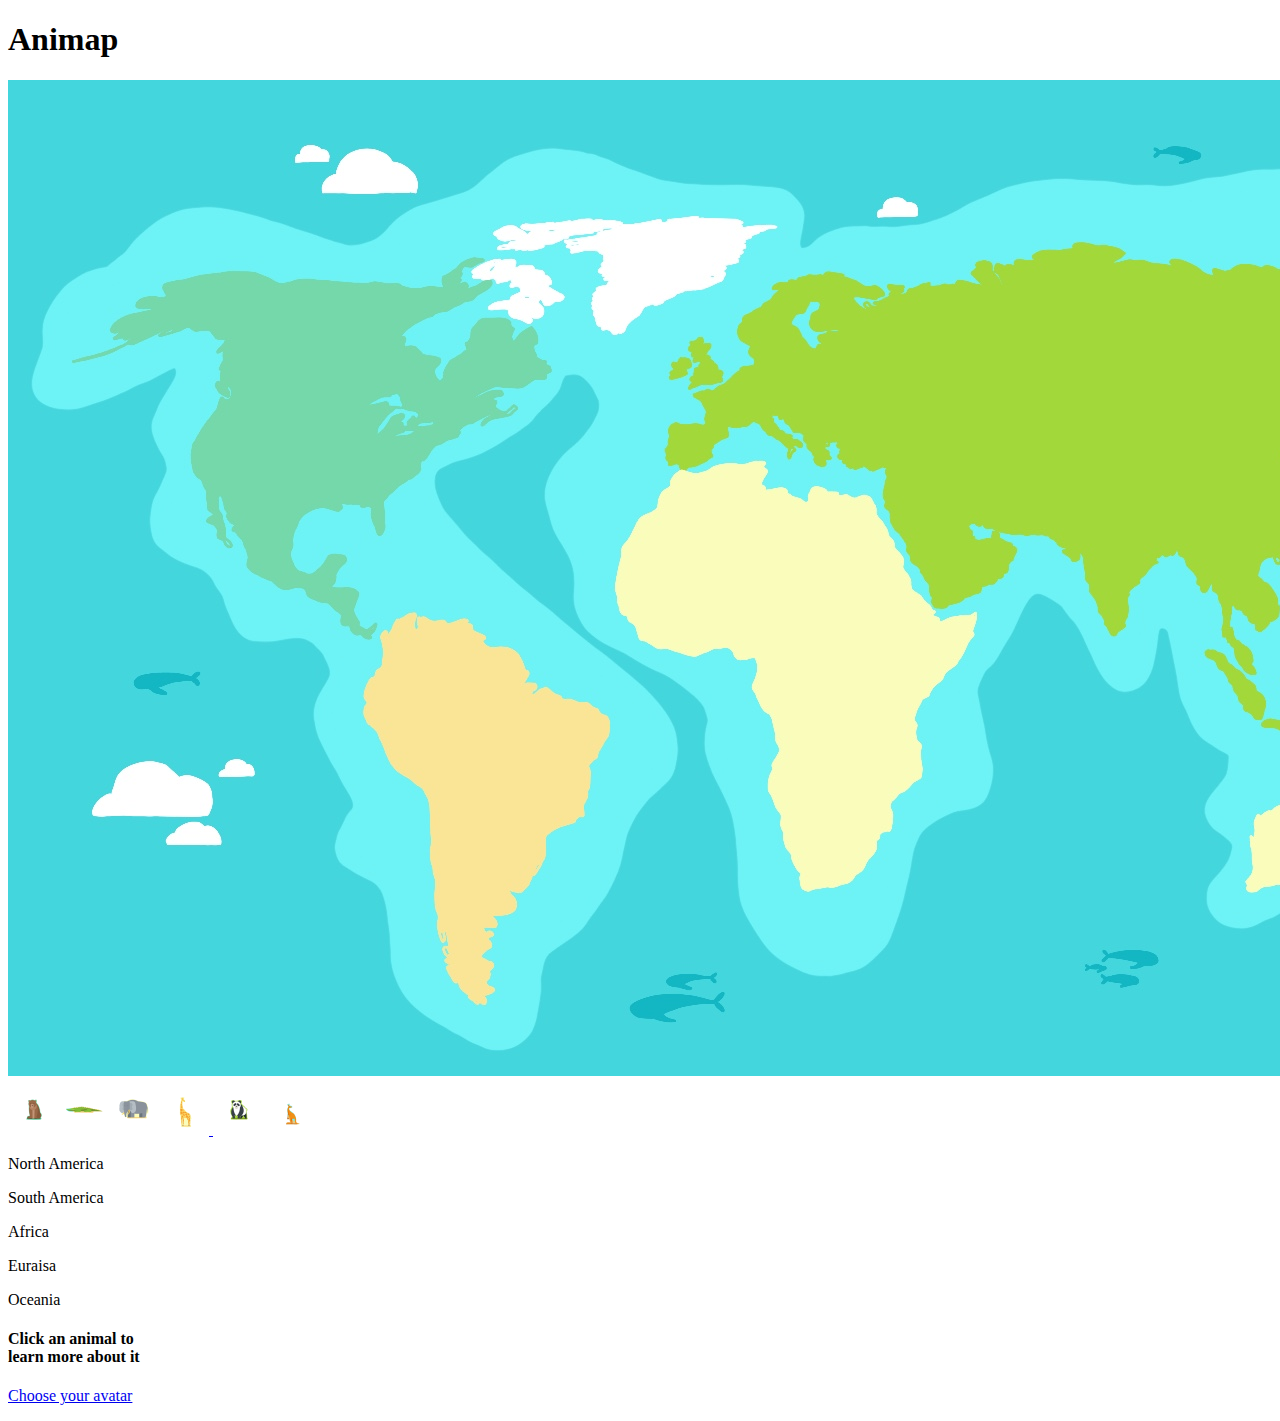
==== src/index.html @ b1cb7232 "css for name card; define variables for the chat screen in JS" ====
<!DOCTYPE html>
<html lang="en">

<head>
	<meta charset="utf-8">
	<meta http-equiv="X-UA-Compatible" content="IE=edge">
	<meta name="viewport" content="width=device-width, initial-scale=1">
	<meta name="description" content="Update your description here" />
	<!-- google font links -->
	<title>Animap</title>
	<!-- link to css -->
	<link rel="stylesheet" type="text/css" href="/css/style.css" />
</head>

<body>
	<!-- home screen -->
	<h1 class="home-title">Animap</h1>
	<main class="map-container">
		<img src="images/map.jpeg" class="map">
		<img src="images/lil-bear.png" class="lil-bear">
		<img src="images/lil-crocodile.png" class="lil-crocodile">
		<img src="images/lil-elephant.png" class="lil-elephant">
		<a href="name-card.html">
			<img src="images/lil-giraffe.png" class="lil-giraffe">
		</a>
		<img src="images/lil-panda.png" class="lil-panda">
		<img src="images/lil-kangaroo.png" class="lil-kangaroo">
		<p class="namerica">North America</p>
		<p class="samerica">South America</p>
		<p class="africa">Africa</p>
		<p class="euroasia">Euraisa</p>
		<p class="oceania">Oceania</p>
	</main>
	<h4 class="click-prompt">Click an animal to<br>learn more about it</h4>
	<a href="avatar.html">
		<p class="choose-avatar">Choose your avatar</p>
	</a>


	<!--
		This is where you should link your JS file.
	-->
	<script src="js/scripts.js"></script>
</body>

</html>
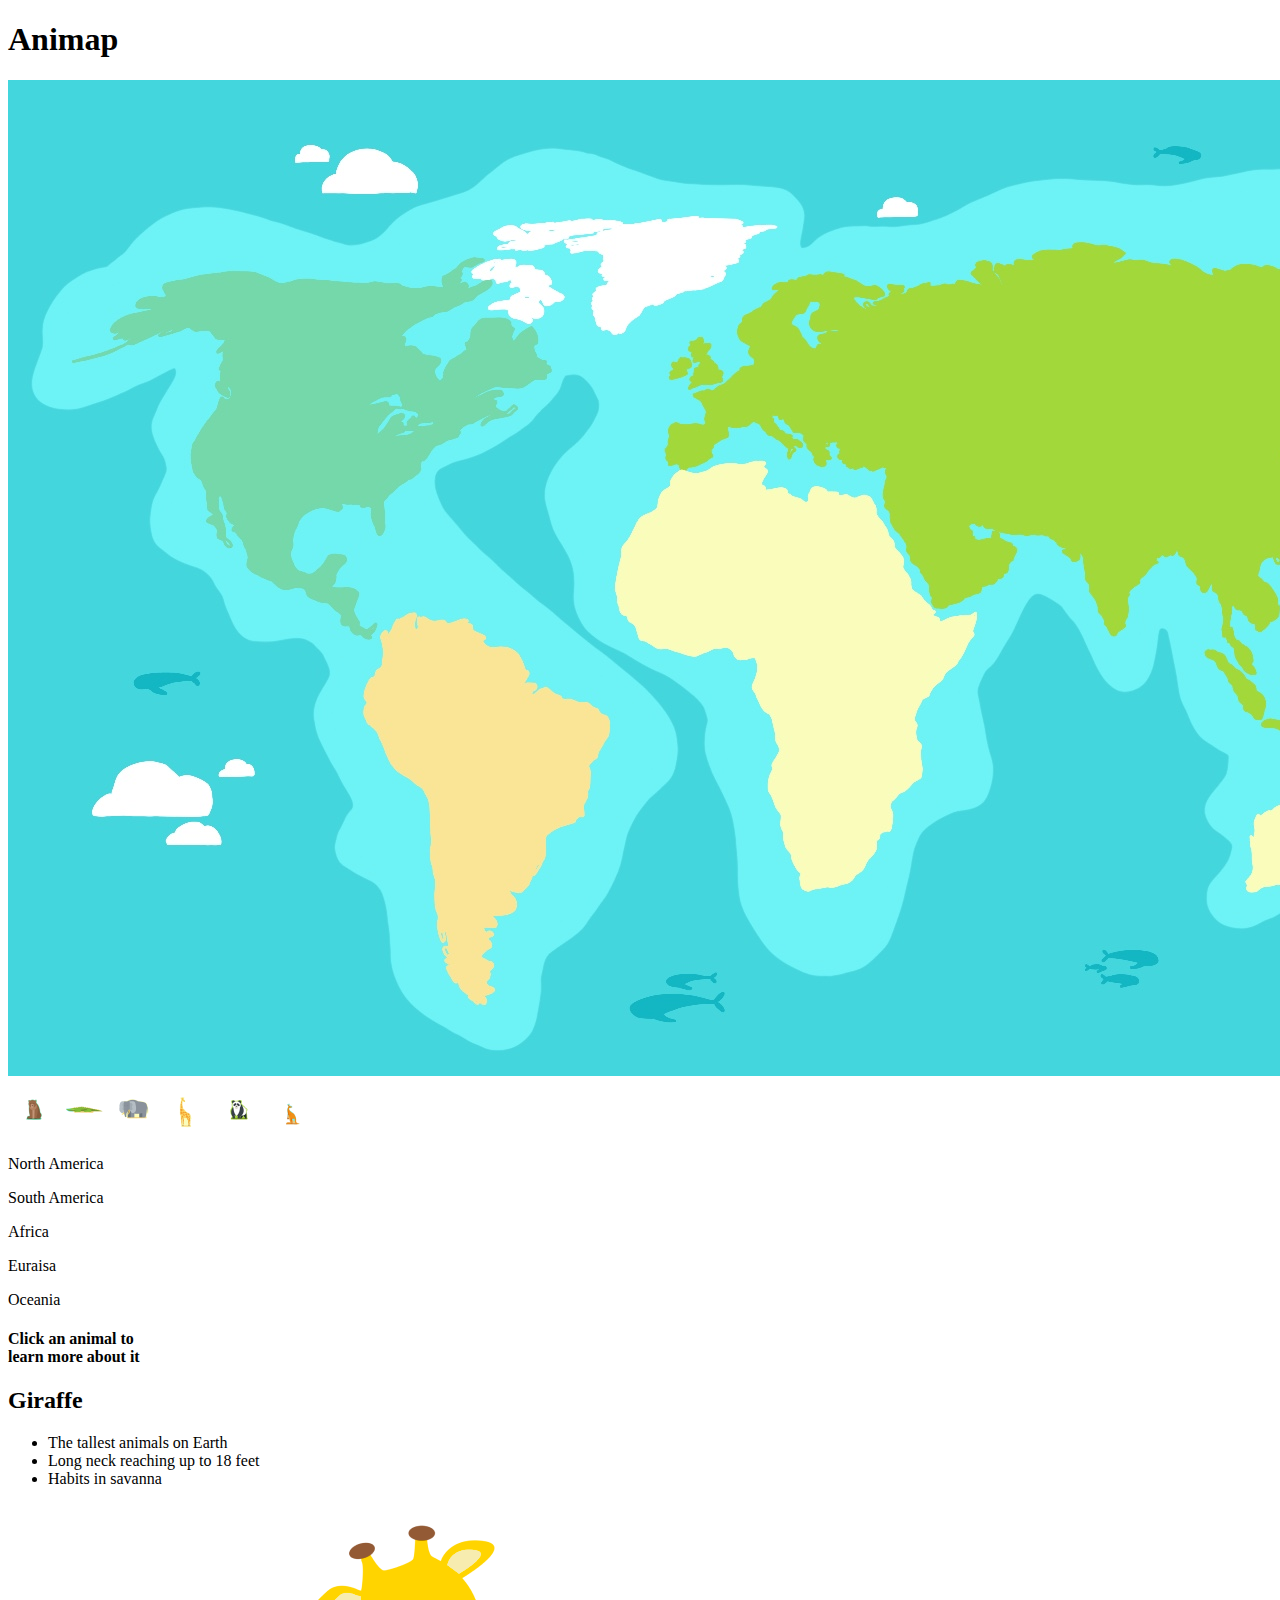
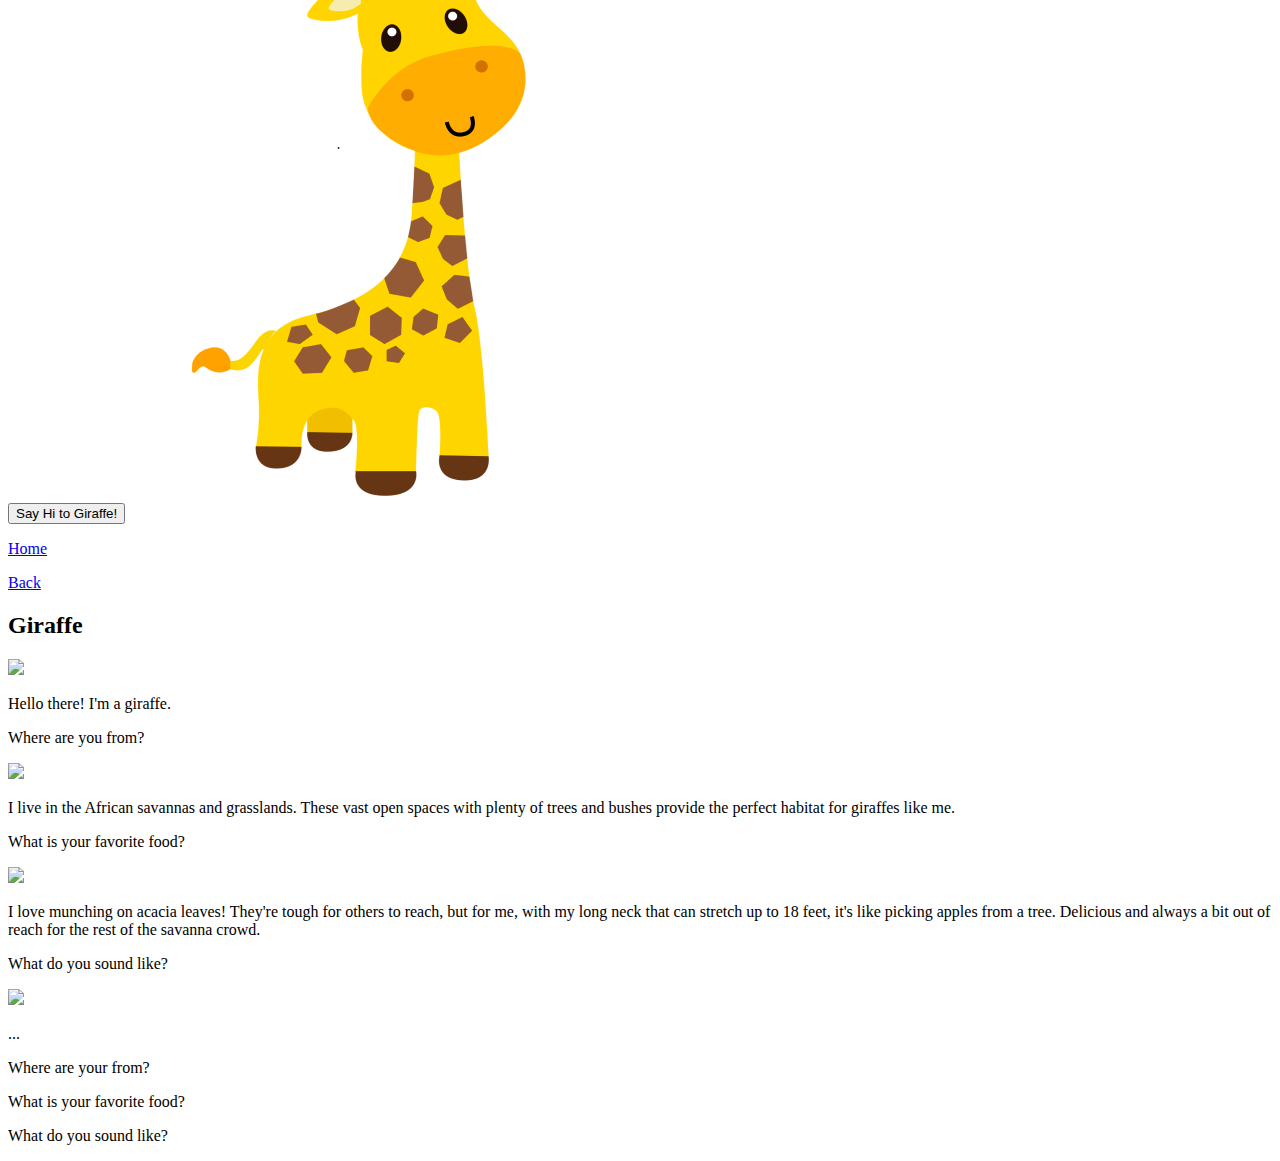
==== commit 8953c653: "jscript" ====
--- a/src/index.html
+++ b/src/index.html
@@ -18,11 +18,9 @@
 	<main class="map-container">
 		<img src="images/map.jpeg" class="map">
 		<img src="images/lil-bear.png" class="lil-bear">
-		<img src="images/lil-crocodile.png" class="lil-crocodile">
+		<img src="images/lil-crocodile.png" class="lil-alligator">
 		<img src="images/lil-elephant.png" class="lil-elephant">
-		<a href="name-card.html">
-			<img src="images/lil-giraffe.png" class="lil-giraffe">
-		</a>
+		<img src="images/lil-giraffe.png" class="lil-giraffe">
 		<img src="images/lil-panda.png" class="lil-panda">
 		<img src="images/lil-kangaroo.png" class="lil-kangaroo">
 		<p class="namerica">North America</p>
@@ -32,10 +30,74 @@
 		<p class="oceania">Oceania</p>
 	</main>
 	<h4 class="click-prompt">Click an animal to<br>learn more about it</h4>
-	<a href="avatar.html">
-		<p class="choose-avatar">Choose your avatar</p>
+
+	<!-- <img src="images/kids.png" alt="kids" class="kids"> -->
+
+	<!-- name card section -->
+
+	<!-- name card -->
+	<section class="name-card-container">
+		<h2 class="name">Giraffe</h2>
+		<ul class="facts">
+			<li>The tallest animals on Earth</li>
+			<li>Long neck reaching up to 18 feet</li>
+			<li>Habits in savanna</li>
+		</ul>
+	</section>
+
+	<!-- say hi button -->
+	<button class="say-hi-button">Say Hi to Giraffe!</button>
+
+	<!-- animal cartoon picture -->
+	<img src="images/giraffe-cartoon.png" class="animal-img">
+
+	<!-- home button -->
+	<a href="index.html">
+		<p class="home-button">Home</p>
 	</a>
 
+	<!-- chat screen -->
+	<section class="header">
+		<a href="index.html">
+			<p class="back-buttom">Back</p>
+		</a>
+		<h2 class="animal-name">Giraffe</h2>
+	</section>
+	<section class="chat-room-container">
+		<section class="chat-container">
+			<section class="animal-talk">
+				<section class="avatar-message">
+					<img src="/images/giraffe-avatar.png" class="ani-profile1">
+					<p class="hello">Hello there! I'm a giraffe.</p>
+				</section>
+				<p class="user-where">Where are you from?</p>
+				<img src="/images/giraffe-avatar.png" class="ani-profile2">
+				<p class="answer-where">I live in the African savannas and grasslands. These vast open spaces with plenty
+					of
+					trees and bushes
+					provide the perfect habitat for giraffes like me.</p>
+				<p class="question-food">What is your favorite food?</p>
+				<img src="/images/giraffe-avatar.png" class="ani-profile3">
+				<p class="answer-food">I love munching on acacia leaves! They're tough for others to reach, but for me,
+					with
+					my
+					long neck that
+					can
+					stretch up to 18 feet, it's like picking apples from a tree. Delicious and always a bit out of reach
+					for
+					the
+					rest of the savanna crowd.</p>
+				<p class="question-sound">What do you sound like?</p>
+				<img src="/images/giraffe-avatar.png" class="ani-profile4">
+				<p class="answer-sound">...</p>
+			</section>
+			<section class="user-selection-chat">
+				<p class="prompt-where">Where are your from?</p>
+				<p class="prompt-food">What is your favorite food?</p>
+				<p class="prompt-sound">What do you sound like?</p>
+			</section>
+		</section>
+	</section>
 
 	<!--
 		This is where you should link your JS file.
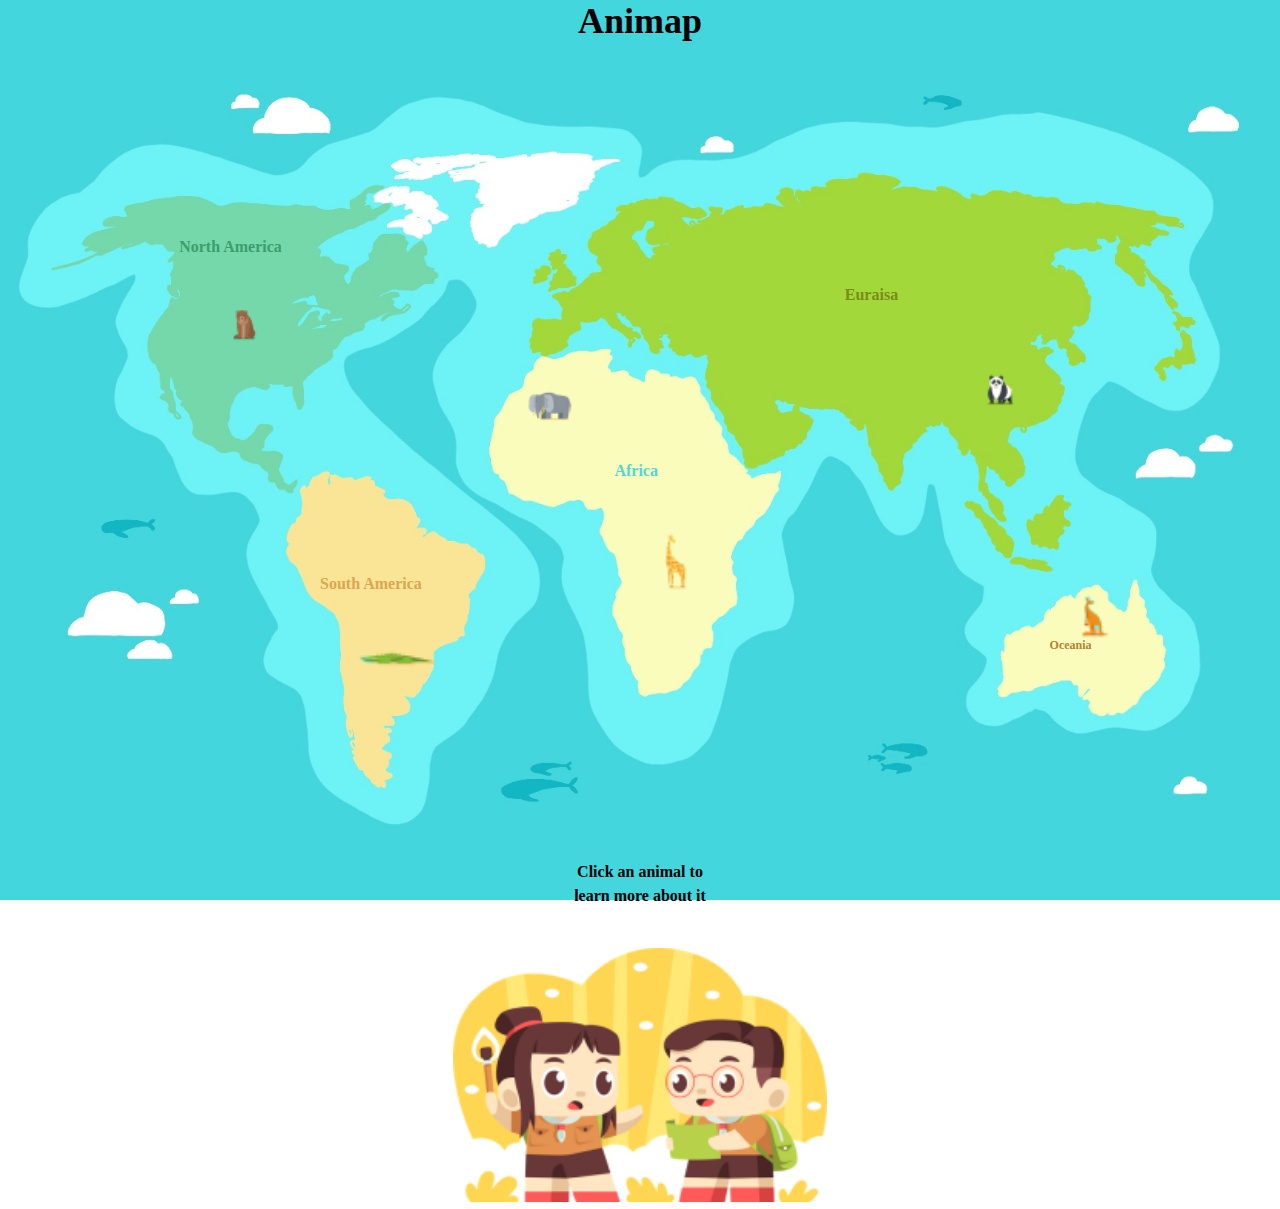
==== commit da59cc19: "final_version_before_css_debugging" ====
--- a/src/index.html
+++ b/src/index.html
@@ -9,95 +9,86 @@
 	<!-- google font links -->
 	<title>Animap</title>
 	<!-- link to css -->
-	<link rel="stylesheet" type="text/css" href="/css/style.css" />
+	<link rel="stylesheet" type="text/css" href="./css/style.css" />
+	<link rel="stylesheet" href="./css/initialize.css">
+	<link rel="stylesheet" href="./css/home.css">
 </head>
 
 <body>
-	<!-- home screen -->
-	<h1 class="home-title">Animap</h1>
-	<main class="map-container">
-		<img src="images/map.jpeg" class="map">
-		<img src="images/lil-bear.png" class="lil-bear">
-		<img src="images/lil-crocodile.png" class="lil-alligator">
-		<img src="images/lil-elephant.png" class="lil-elephant">
-		<img src="images/lil-giraffe.png" class="lil-giraffe">
-		<img src="images/lil-panda.png" class="lil-panda">
-		<img src="images/lil-kangaroo.png" class="lil-kangaroo">
-		<p class="namerica">North America</p>
-		<p class="samerica">South America</p>
-		<p class="africa">Africa</p>
-		<p class="euroasia">Euraisa</p>
-		<p class="oceania">Oceania</p>
-	</main>
-	<h4 class="click-prompt">Click an animal to<br>learn more about it</h4>
+	<article class="home-content bc" id="section1">
+		<div class="home-main">
+			<!-- home screen -->
+			<h1 class="home-title">Animap</h1>
+			<div class="map-container">
+				<img src="images/map.jpeg" class="map">
+				<img src="images/lil-bear.png" class="lil-bear des_action" data-animal="bear">
+				<img src="images/lil-crocodile.png" class="lil-alligator des_action" data-animal="alligator">
+				<img src="images/lil-elephant.png" class="lil-elephant des_action" data-animal="elephant">
+				<img src="images/lil-giraffe.png" class="lil-giraffe des_action" data-animal="giraffe">
+				<img src="images/lil-panda.png" class="lil-panda des_action" data-animal="panda">
+				<img src="images/lil-kangaroo.png" class="lil-kangaroo des_action" data-animal="kangaroo">
+				<p class="namerica">North America</p>
+				<p class="samerica">South America</p>
+				<p class="africa">Africa</p>
+				<p class="euroasia">Euraisa</p>
+				<p class="oceania">Oceania</p>
+			</div>
+			<div class="click-prompt_content">
+				<h4 class="click-prompt">Click an animal to<br>learn more about it</h4>
+			</div>
 
-	<!-- <img src="images/kids.png" alt="kids" class="kids"> -->
+			<div class="kids-content">
+				<img src="images/kids.png" alt="kids" class="kids">
+			</div>
+		</div>
+	</article>
+
 
 	<!-- name card section -->
+	<article class="name-card hide bc" id="section2">
+		<!-- home button -->
+		<header class="name-header">
+			<span class="home-button" id="home_btn">Home</span>
+		</header>
+		<!-- name card -->
+		<section class="name-card-container ">
+			<h2 class="name">Giraffe</h2>
+			<ul class="facts">
+				<li>The tallest animals on Earth</li>
+				<li>Long neck reaching up to 18 feet</li>
+				<li>Habits in savanna</li>
+			</ul>
+		</section>
+		<div class="say-hi-content">
+			<!-- say hi button -->
+			<button type="button" class="say-hi-button" id="say_hi_btn">Say Hi to Giraffe!</button>
 
-	<!-- name card -->
-	<section class="name-card-container">
-		<h2 class="name">Giraffe</h2>
-		<ul class="facts">
-			<li>The tallest animals on Earth</li>
-			<li>Long neck reaching up to 18 feet</li>
-			<li>Habits in savanna</li>
-		</ul>
-	</section>
+			<!-- animal cartoon picture -->
+			<img src="images/giraffe-cartoon.png" class="animal-img" id="animal-img">
+		</div>
 
-	<!-- say hi button -->
-	<button class="say-hi-button">Say Hi to Giraffe!</button>
 
-	<!-- animal cartoon picture -->
-	<img src="images/giraffe-cartoon.png" class="animal-img">
-
-	<!-- home button -->
-	<a href="index.html">
-		<p class="home-button">Home</p>
-	</a>
+	</article>
 
 	<!-- chat screen -->
-	<section class="header">
-		<a href="index.html">
-			<p class="back-buttom">Back</p>
-		</a>
-		<h2 class="animal-name">Giraffe</h2>
-	</section>
-	<section class="chat-room-container">
-		<section class="chat-container">
-			<section class="animal-talk">
-				<section class="avatar-message">
-					<img src="/images/giraffe-avatar.png" class="ani-profile1">
-					<p class="hello">Hello there! I'm a giraffe.</p>
+	<article class="chat-content hide" id="section3">
+		<header class="bc name-header">
+			<span class="home-button" id="myButton">Back</span>
+		</header>
+		<div class="chat-list">
+			<section class="chat-container">
+				<section class="animal-talk">
 				</section>
-				<p class="user-where">Where are you from?</p>
-				<img src="/images/giraffe-avatar.png" class="ani-profile2">
-				<p class="answer-where">I live in the African savannas and grasslands. These vast open spaces with plenty
-					of
-					trees and bushes
-					provide the perfect habitat for giraffes like me.</p>
-				<p class="question-food">What is your favorite food?</p>
-				<img src="/images/giraffe-avatar.png" class="ani-profile3">
-				<p class="answer-food">I love munching on acacia leaves! They're tough for others to reach, but for me,
-					with
-					my
-					long neck that
-					can
-					stretch up to 18 feet, it's like picking apples from a tree. Delicious and always a bit out of reach
-					for
-					the
-					rest of the savanna crowd.</p>
-				<p class="question-sound">What do you sound like?</p>
-				<img src="/images/giraffe-avatar.png" class="ani-profile4">
-				<p class="answer-sound">...</p>
 			</section>
+		</div>
+		<footer class="default-list">
 			<section class="user-selection-chat">
-				<p class="prompt-where">Where are your from?</p>
-				<p class="prompt-food">What is your favorite food?</p>
-				<p class="prompt-sound">What do you sound like?</p>
+				<p class="prompt-where questionAction" data-type="where">Where are your from?</p>
+				<p class="prompt-food questionAction" data-type="food">What is your favorite food?</p>
+				<p class="prompt-sound questionAction" data-type="sound">What do you sound like?</p>
 			</section>
-		</section>
-	</section>
+		</footer>
+	</article>
 
 	<!--
 		This is where you should link your JS file.
--- a/src/css/style.css
+++ b/src/css/style.css
@@ -0,0 +1,575 @@
+/*
+CSS controls the styling of the page.
+You can write a color in directly, or use variables.
+Try changing the color from blue to red in the
+primary color variable below.
+*/
+
+body {}
+
+.bc {
+	background-color: #43D6DD;
+}
+
+/* landing page */
+.home-title {
+	color: black;
+	text-align: center;
+	font-size: 36px;
+	font-style: normal;
+	font-weight: 800;
+	line-height: normal;
+	margin: 0 auto;
+}
+
+.map-container {
+	position: relative;
+	width: fit-content;
+	height: fit-content;
+}
+
+.map {
+	width: 100%;
+	display: block;
+}
+
+.lil-bear {
+	position: absolute;
+	top: 25%;
+	left: 12%;
+	display: block;
+}
+
+.lil-alligator {
+	position: absolute;
+	top: 62%;
+	left: 26%;
+	display: block;
+}
+
+.lil-elephant {
+	position: absolute;
+	top: 34%;
+	left: 38%;
+	display: block;
+}
+
+.lil-giraffe {
+	position: absolute;
+	top: 54%;
+	left: 48%;
+	display: block;
+}
+
+.lil-panda {
+	position: absolute;
+	top: 30%;
+	left: 71%;
+	display: block;
+}
+
+.lil-kangaroo {
+	position: absolute;
+	top: 60%;
+	left: 80%;
+	display: block;
+}
+
+.namerica {
+	position: absolute;
+	font-size: .75rem;
+	top: 24%;
+	left: 14%;
+	white-space: nowrap;
+	display: block;
+	color: #3c9e6d;
+	font-weight: bold;
+}
+
+.samerica {
+	position: absolute;
+	font-size: .75rem;
+	top: 61%;
+	left: 20%;
+	display: block;
+	color: #dda652;
+	font-weight: bold;
+}
+
+.africa {
+	position: absolute;
+	font-size: .75rem;
+	top: 52%;
+	left: 48%;
+	display: block;
+	color: #4fd8da;
+	font-weight: bold;
+}
+
+.euroasia {
+	position: absolute;
+	font-size: .75rem;
+	top: 26%;
+	left: 60%;
+	display: block;
+	color: #7a8d17;
+	font-weight: bold;
+}
+
+.oceania {
+	position: absolute;
+	font-size: .75rem;
+	top: 74%;
+	left: 80%;
+	display: block;
+	color: #b97f37;
+	font-weight: bold;
+}
+
+.click-prompt_content {
+	margin-top: 15px;
+}
+
+.click-prompt {
+	text-align: center;
+}
+
+.kids {
+	width: 100%;
+	height: 100%;
+	object-fit: contain;
+}
+
+/* name card page */
+
+.home-button {
+	color: black;
+	padding: 12px 24px;
+	margin: 15px;
+	background-color: #FFD700;
+	border: none;
+	position: relative;
+	border-radius: 15px;
+	width: fit-content;
+}
+
+.name-card-container {
+	background-color: white;
+	border-radius: 15px;
+	height: 240px;
+	width: 95%;
+	margin: 0 auto 8px;
+}
+
+.hide {
+	display: none;
+}
+
+.show {
+	display: block;
+}
+
+.name {
+	padding: 8px 24px 0;
+}
+
+.facts {
+	line-height: 36px;
+	padding: 0 24px;
+}
+
+.animal-img {
+	width: 80%;
+	padding-left: 80px;
+	margin-top: -125px;
+}
+
+.say-hi-button {
+	padding: 15px 25px;
+	text-decoration: none;
+	margin-top: 20px;
+	margin-left: 20px;
+	background-color: #FFD700;
+	color: black;
+	width: fit-content;
+	position: relative;
+	border-radius: 15px;
+}
+
+.say-hi-button::before {
+	content: '';
+	position: absolute;
+}
+
+/* chat screen page */
+
+.back-buttom {
+	padding: 15px 25px;
+	margin-top: 20px;
+	margin-left: 20px;
+	background-color: #FFD700;
+	border: none;
+	color: black;
+	position: relative;
+	border-radius: 15px;
+	width: fit-content;
+
+}
+
+.user-selection-chat {
+	display: flex;
+	flex-direction: column;
+	justify-content: space-between;
+	height: 100px;
+	text-align: center;
+	align-items: stretch;
+	margin: 12px;
+}
+
+.user-selection-chat p {
+	margin: 12px 0;
+}
+
+.animal-name {
+	padding-top: 10px;
+	padding-left: 40px;
+	text-align: center;
+}
+
+.header {
+	display: flex;
+	flex-direction: row;
+}
+
+.chat-container {
+	background-color: white;
+	padding-left: 10px;
+	padding-top: 10px;
+}
+
+.avatar-message {
+	display: flex;
+	align-items: center;
+	flex-flow: row nowrap;
+	justify-content: flex-start;
+	width: 90%;
+}
+
+.ani-profile1 {
+	align-self: center;
+	width: 45px;
+	height: 45px;
+}
+
+.hello {
+	background-color: #343A40;
+	color: white;
+	padding: 10px;
+	width: fit-content;
+	margin-left: 10px;
+	border-radius: 10px;
+	position: relative;
+}
+
+.hello::before {
+	content: "";
+	position: absolute;
+	top: 50%;
+	left: -8px;
+	width: 0;
+	height: 0;
+	border-top: 10px solid transparent;
+	border-right: 10px solid #343A40;
+	border-bottom: 10px solid transparent;
+	transform: translateY(-50%);
+}
+
+
+.user-where {
+	background-color: #343A40;
+	color: white;
+	padding: 10px;
+	width: fit-content;
+	border-radius: 10px;
+	margin: 15px 10px 15px auto;
+	position: relative;
+}
+
+.user-where::before {
+	content: "";
+	position: absolute;
+	top: 50%;
+	right: -8px;
+	width: 0;
+	height: 0;
+	border-top: 10px solid transparent;
+	border-left: 10px solid #343A40;
+	border-bottom: 10px solid transparent;
+	transform: translateY(-50%);
+}
+
+.prompt-where {
+	padding: 15px 25px;
+	background-color: #FFD700;
+	border-radius: 5px;
+	position: relative;
+}
+
+.prompt-food {
+	padding: 15px 25px;
+	background-color: #FFD700;
+	border-radius: 5px;
+	position: relative;
+}
+
+.prompt-sound {
+	padding: 15px 25px;
+	background-color: #FFD700;
+	border-radius: 5px;
+	position: relative;
+}
+
+
+/*
+CSS doesn't allow variables to be used in media
+queries just yet, but you can use these values
+to help you out.
+
+	--size-xs: 320px;
+	--size-sm: 480px;
+	--size-md: 768px;
+	--size-lg: 1024px;
+	--size-xl: 1200px;
+*/
+
+h1 {
+	color: var(--color-primary);
+}
+
+/* Reset default styles */
+* {
+	margin: 0;
+	padding: 0;
+	border: 0;
+	outline: 0;
+	font-size: 100%;
+	vertical-align: baseline;
+	background: transparent;
+}
+
+html {
+	font-size: 16px;
+	height: 100%;
+}
+
+body {
+	font-size: 1em;
+	line-height: 1.5;
+	height: 100%;
+}
+
+h1 {
+	font-size: 2em;
+}
+
+p {
+	font-size: 1em;
+}
+
+a {
+	font-size: 0.8em;
+}
+
+ol,
+ul {
+	list-style: none;
+}
+
+blockquote,
+q {
+	quotes: none;
+}
+
+blockquote::before,
+blockquote::after,
+q::before,
+q::after {
+	content: "";
+	content: none;
+}
+
+table {
+	border-collapse: collapse;
+	border-spacing: 0;
+}
+
+.home-main {
+	width: 100%;
+	height: 100vh;
+	background-color: #43d6dd;
+}
+
+.kids-content {
+	width: 80%;
+	height: 254px;
+	margin: 40px auto 0;
+}
+
+.name-card {
+	width: 100%;
+	height: 100vh;
+	overflow: hidden;
+}
+
+.name-header {
+	height: 62px;
+	line-height: 62px;
+}
+
+.say-hi-content {
+	margin-top: -82px;
+}
+
+.chat-list {
+	min-height: 30vh;
+	height: calc(100vh - 245px - 62px);
+	overflow: hidden auto;
+}
+
+.default-list {
+	position: fixed;
+	width: 100%;
+	bottom: 2%;
+	height: 245px
+}
+
+.kangaroo {
+	margin-top: -44px;
+	padding-left: 70px;
+}
+
+.panda {
+	padding-left: 130px;
+	margin-top: -124px;
+}
+
+.elephant {
+	padding-left: 70px;
+	margin-top: -16px;
+}
+
+.alligator {
+	padding-left: 70px;
+	margin-top: -94px;
+}
+
+.bear {
+	padding-left: 80px;
+	margin-top: -150px;
+}
+
+
+/* This uses the same value as --size-xs. */
+
+/* put media queries code for iPad down here */
+@media screen and (width >=320px) {
+	.content-container {
+		margin: 0 auto;
+		max-width: 768px;
+	}
+
+	.lil-kangaroo {
+		top: 66%;
+		left: 82%;
+	}
+
+	.lil-panda {
+		top: 38%;
+		left: 75%;
+	}
+
+	.lil-giraffe {
+		top: 58%;
+		left: 50%;
+	}
+
+	.lil-elephant {
+		top: 40%;
+		left: 40%;
+	}
+
+	.lil-alligator {
+		top: 70%;
+		left: 28%;
+	}
+
+	.lil-bear {
+		top: 30%;
+		left: 16%;
+	}
+
+	.oceania {
+		left: 82%;
+	}
+
+	.euroasia {
+		top: 30%;
+		left: 66%;
+	}
+
+	.samerica {
+		top: 66%;
+		left: 25%;
+	}
+}
+
+@media screen and (width >=1024px) {
+
+	.say-hi-button {
+		margin-left: 40px;
+	}
+
+	.bear {
+		margin-top: -305px;
+	}
+
+	.namerica {
+		font-size: 1rem;
+	}
+
+	.samerica {
+		font-size: 1rem;
+	}
+
+	.africa {
+		font-size: 1rem;
+	}
+
+	.euroasia {
+		font-size: 1rem;
+	}
+
+	.lil-kangaroo {
+		width: 80px;
+	}
+
+	.lil-panda {
+		width: 80px;
+	}
+
+	.lil-giraffe {
+		width: 80px;
+	}
+
+	.lil-elephant {
+		width: 80px;
+	}
+
+	.lil-alligator {
+		width: 80px;
+	}
+
+	.lil-bear {
+		width: 80px;
+	}
+}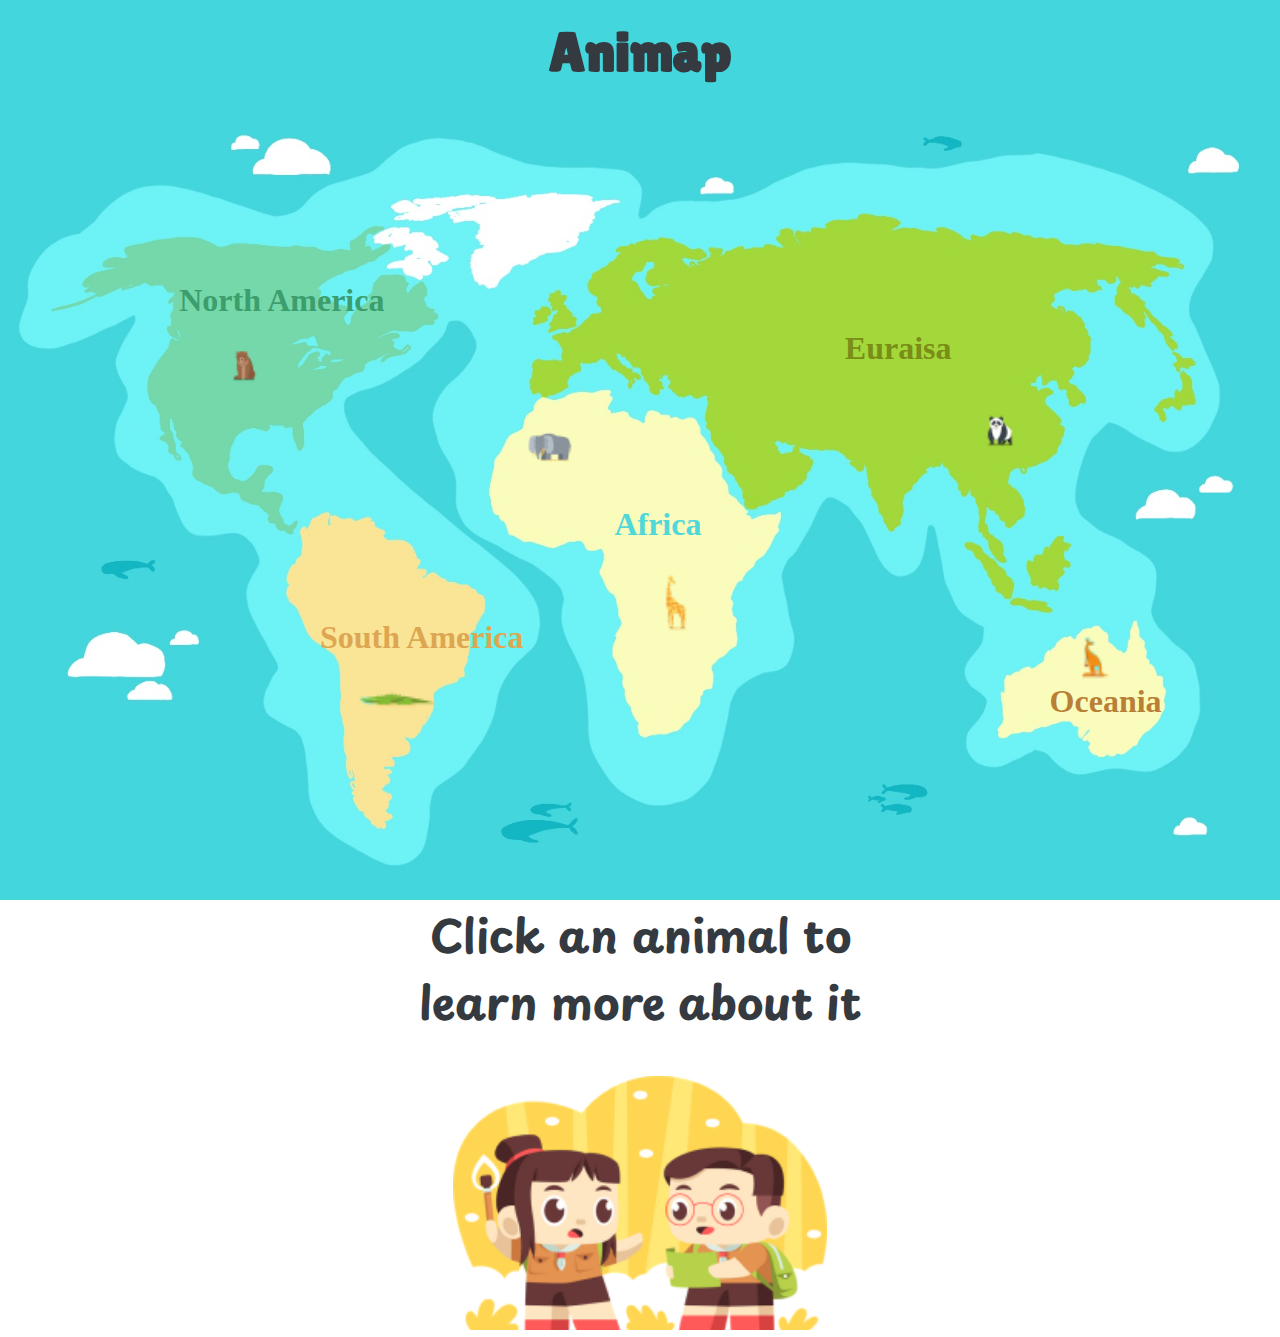
==== commit a1ad4cbc: "styling in css" ====
--- a/src/index.html
+++ b/src/index.html
@@ -6,12 +6,18 @@
 	<meta http-equiv="X-UA-Compatible" content="IE=edge">
 	<meta name="viewport" content="width=device-width, initial-scale=1">
 	<meta name="description" content="Update your description here" />
-	<!-- google font links -->
+	<!-- google font link -->
+	<link
+		href="https://fonts.googleapis.com/css2?family=Inter&family=Lilita+One&family=Playpen+Sans&family=Volkhov:wght@700&display=swap"
+		rel="stylesheet">
+	<link
+		href="https://fonts.googleapis.com/css2?family=Lilita+One&family=Playpen+Sans&family=Volkhov:wght@700&display=swap"
+		rel="stylesheet">
+	<link href="https://fonts.googleapis.com/css2?family=Lilita+One&family=Volkhov:wght@700&display=swap"
+		rel="stylesheet">
 	<title>Animap</title>
 	<!-- link to css -->
 	<link rel="stylesheet" type="text/css" href="./css/style.css" />
-	<link rel="stylesheet" href="./css/initialize.css">
-	<link rel="stylesheet" href="./css/home.css">
 </head>
 
 <body>
@@ -33,7 +39,7 @@
 				<p class="euroasia">Euraisa</p>
 				<p class="oceania">Oceania</p>
 			</div>
-			<div class="click-prompt_content">
+			<div class="click-prompt-content">
 				<h4 class="click-prompt">Click an animal to<br>learn more about it</h4>
 			</div>
 
--- a/src/css/style.css
+++ b/src/css/style.css
@@ -5,7 +5,62 @@
 primary color variable below.
 */
 
-body {}
+* {
+	margin: 0;
+	padding: 0;
+	border: 0;
+	outline: 0;
+	font-size: 100%;
+	vertical-align: baseline;
+	background: transparent;
+}
+
+html {
+	font-size: 16px;
+	height: 100%;
+}
+
+body {
+	font-size: 1em;
+	line-height: 1.5;
+	height: 100%;
+}
+
+h1 {
+	font-size: 2em;
+	color: var(--color-primary);
+}
+
+p {
+	font-size: 1em;
+}
+
+a {
+	font-size: 0.8em;
+}
+
+ol,
+ul {
+	list-style: none;
+}
+
+blockquote,
+q {
+	quotes: none;
+}
+
+blockquote::before,
+blockquote::after,
+q::before,
+q::after {
+	content: "";
+	content: none;
+}
+
+table {
+	border-collapse: collapse;
+	border-spacing: 0;
+}
 
 .bc {
 	background-color: #43D6DD;
@@ -13,7 +68,8 @@
 
 /* landing page */
 .home-title {
-	color: black;
+	color: #343A40;
+	font-family: 'Lilita One', sans-serif;
 	text-align: center;
 	font-size: 36px;
 	font-style: normal;
@@ -126,8 +182,11 @@
 	font-weight: bold;
 }
 
-.click-prompt_content {
+.click-prompt-content {
 	margin-top: 15px;
+	color: #343A40;
+	font-family: 'Playpen Sans', sans-serif;
+	font-weight: 200;
 }
 
 .click-prompt {
@@ -140,12 +199,13 @@
 	object-fit: contain;
 }
 
-/* name card page */
+/* name-card page */
 
 .home-button {
 	color: black;
 	padding: 12px 24px;
 	margin: 15px;
+	font-family: Inter, sans-serif;
 	background-color: #FFD700;
 	border: none;
 	position: relative;
@@ -170,12 +230,15 @@
 }
 
 .name {
+	font-size: 30px;
 	padding: 8px 24px 0;
+	font-family: Inter, sans-serif;
 }
 
 .facts {
 	line-height: 36px;
 	padding: 0 24px;
+	font-family: Inter, sans-serif;
 }
 
 .animal-img {
@@ -187,6 +250,7 @@
 .say-hi-button {
 	padding: 15px 25px;
 	text-decoration: none;
+	font-family: Inter, sans-serif;
 	margin-top: 20px;
 	margin-left: 20px;
 	background-color: #FFD700;
@@ -226,8 +290,14 @@
 	margin: 12px;
 }
 
+.animal-talk {
+	font-family: Inter, sans-serif;
+	line-height: 30px;
+}
+
 .user-selection-chat p {
 	margin: 12px 0;
+	font-family: Inter, sans-serif;
 }
 
 .animal-name {
@@ -342,67 +412,6 @@
 	--size-xl: 1200px;
 */
 
-h1 {
-	color: var(--color-primary);
-}
-
-/* Reset default styles */
-* {
-	margin: 0;
-	padding: 0;
-	border: 0;
-	outline: 0;
-	font-size: 100%;
-	vertical-align: baseline;
-	background: transparent;
-}
-
-html {
-	font-size: 16px;
-	height: 100%;
-}
-
-body {
-	font-size: 1em;
-	line-height: 1.5;
-	height: 100%;
-}
-
-h1 {
-	font-size: 2em;
-}
-
-p {
-	font-size: 1em;
-}
-
-a {
-	font-size: 0.8em;
-}
-
-ol,
-ul {
-	list-style: none;
-}
-
-blockquote,
-q {
-	quotes: none;
-}
-
-blockquote::before,
-blockquote::after,
-q::before,
-q::after {
-	content: "";
-	content: none;
-}
-
-table {
-	border-collapse: collapse;
-	border-spacing: 0;
-}
-
 .home-main {
 	width: 100%;
 	height: 100vh;
@@ -524,7 +533,6 @@
 }
 
 @media screen and (width >=1024px) {
-
 	.say-hi-button {
 		margin-left: 40px;
 	}
@@ -534,19 +542,23 @@
 	}
 
 	.namerica {
-		font-size: 1rem;
+		font-size: 2rem;
 	}
 
 	.samerica {
-		font-size: 1rem;
+		font-size: 2rem;
 	}
 
 	.africa {
-		font-size: 1rem;
+		font-size: 2rem;
 	}
 
 	.euroasia {
-		font-size: 1rem;
+		font-size: 2rem;
+	}
+
+	.oceania {
+		font-size: 2rem;
 	}
 
 	.lil-kangaroo {
@@ -572,4 +584,28 @@
 	.lil-bear {
 		width: 80px;
 	}
+
+	.click-prompt {
+		font-size: 45px;
+	}
+
+	.home-title {
+		font-size: 55px;
+		padding-top: 20px;
+	}
+
+	.animal-img {
+		width: 30%;
+		padding-left: 10px;
+		margin-left: 700px;
+		margin-top: -125px;
+	}
+
+	.animal-talk {
+		font-size: 20px;
+	}
+
+	.facts {
+		font-size: 20px;
+	}
 }